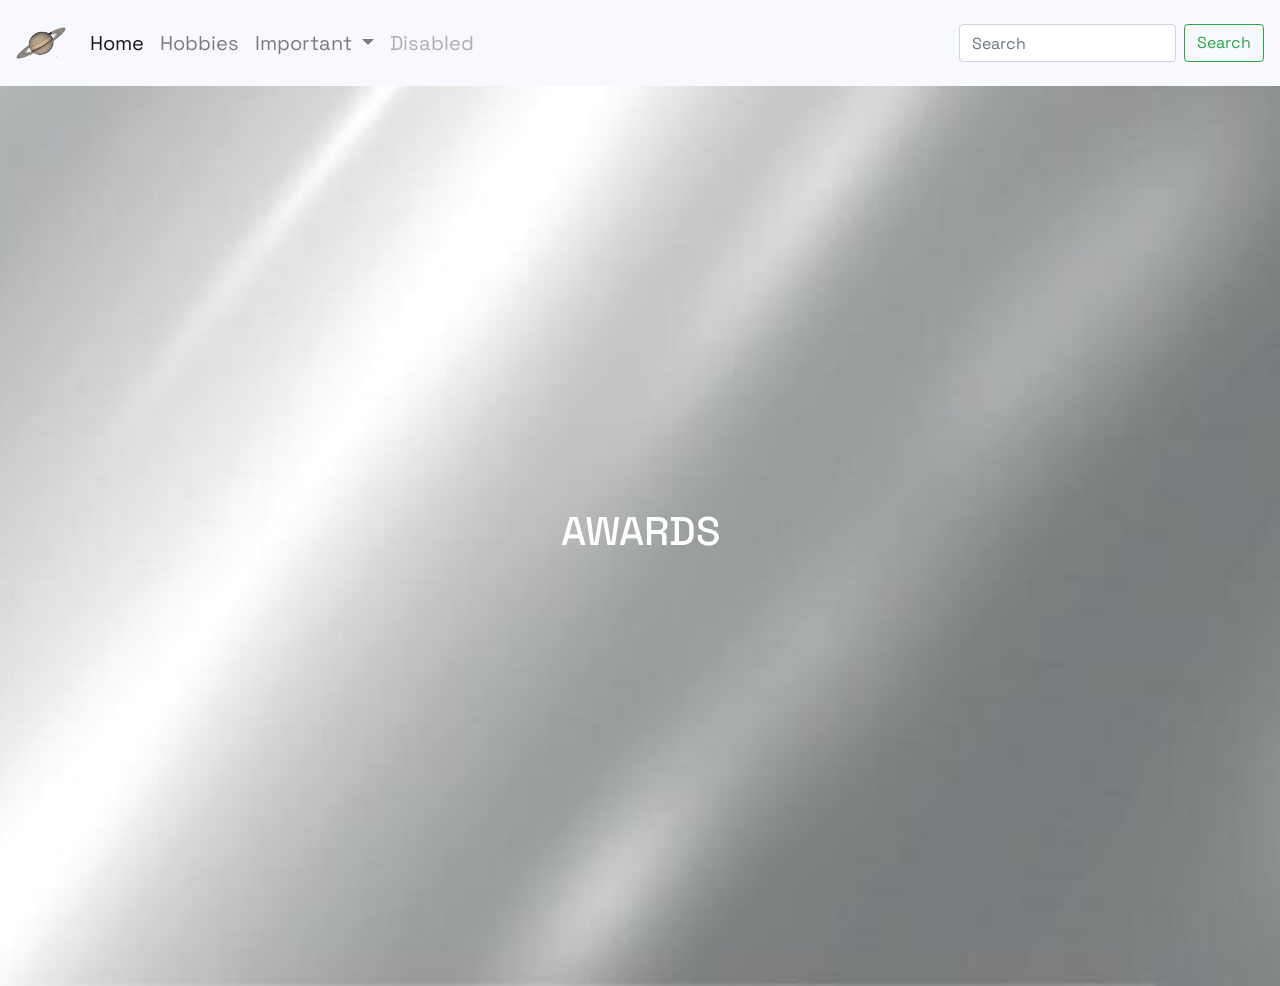
==== awards.html @ 4be0084a "e" ====
<html>

<head>
    <title>Portfolio</title>
    <link rel="stylesheet" href="https://cdn.jsdelivr.net/npm/bootstrap@4.6.2/dist/css/bootstrap.min.css">
    <link href="https://fonts.googleapis.com/css2?family=Space+Grotesk:wght@300..700&display=swap" rel="stylesheet">
    <link rel="stylesheet" href="style2.css">
</head>

<body>
        <nav class="navbar navbar-expand-lg navbar-light" id = "n1">
            <a class="navbar-brand" href="#"> <img src = "saturn.png"></a>
            <button class="navbar-toggler" type="button" data-toggle="collapse" data-target="#navbarSupportedContent"
                aria-controls="navbarSupportedContent" aria-expanded="false" aria-label="Toggle navigation">
                <span class="navbar-toggler-icon"></span>
            </button>

            <div class="collapse navbar-collapse" id="navbarSupportedContent">
                <ul class="navbar-nav mr-auto">
                    <li class="nav-item active">
                        <a class="nav-link" href="index.html">Home <span class="sr-only">(current)</span></a>
                    </li>
                    <li class="nav-item">
                        <a class="nav-link" href="#">Hobbies</a>
                    </li>
                    <li class="nav-item dropdown">
                        <a class="nav-link dropdown-toggle" href="#" role="button" data-toggle="dropdown"
                            aria-expanded="false">
                            Important
                        </a>
                        <div class="dropdown-menu">
                            <a class="dropdown-item" href="awards.html">Awards</a>
                            <a class="dropdown-item" href="#">Certifications</a>
                            <div class="dropdown-divider"></div>
                            <a class="dropdown-item" href="#">Something else here</a>
                        </div>
                    </li>
                    <li class="nav-item">
                        <a class="nav-link disabled">Disabled</a>
                    </li>
                </ul>
                <form class="form-inline my-2 my-lg-0">
                    <input class="form-control mr-sm-2" type="search" placeholder="Search" aria-label="Search">
                    <button class="btn btn-outline-success my-2 my-sm-0" type="submit">Search</button>
                </form>
            </div>
        </nav>

<div class="banner">
  <div class="awardhead">
    <h1>AWARDS</h1>
  </div>
</div>

    <script src="https://cdn.jsdelivr.net/npm/jquery@3.5.1/dist/jquery.slim.min.js"
        integrity="sha384-DfXdz2htPH0lsSSs5nCTpuj/zy4C+OGpamoFVy38MVBnE+IbbVYUew+OrCXaRkfj"
        crossorigin="anonymous"></script>
    <script src="https://cdn.jsdelivr.net/npm/popper.js@1.16.1/dist/umd/popper.min.js"
        integrity="sha384-9/reFTGAW83EW2RDu2S0VKaIzap3H66lZH81PoYlFhbGU+6BZp6G7niu735Sk7lN"
        crossorigin="anonymous"></script>
    <script src="https://cdn.jsdelivr.net/npm/bootstrap@4.6.2/dist/js/bootstrap.min.js"
        integrity="sha384-+sLIOodYLS7CIrQpBjl+C7nPvqq+FbNUBDunl/OZv93DB7Ln/533i8e/mZXLi/P+"
        crossorigin="anonymous"></script>
</body>

</html>
---- style2.css ----
body {
    font-family: "Space Grotesk", sans-serif;
}

#n1 {
    background: ghostwhite;
    padding-top: 20px;
    padding-bottom: 20px;
    font-size: 20px;
}





.jumbotron {
    background-color: rgb(223, 227, 250);
}

.navbar .nav-link:hover {
    color: #dbd7ff;
}

img {
    width: 50px;
}


.container {
    padding: 40px 20px;
    width: 400px;
    background: linear-gradient(to right, rgb(227, 228, 255), rgb(209, 211, 249), rgb(161, 166, 255));
    border-radius: 5px;
    margin-bottom: 20px;
    margin-left: 20px;
    height: 600px;
}


.awardhead {
  height: 100vh; 
  background-image: url('silver.jpg');
  background-size: cover;
  background-position: center;
  display: flex;
  justify-content: center; 
  align-items: center;     
  text-align: center;
  color: white;
}
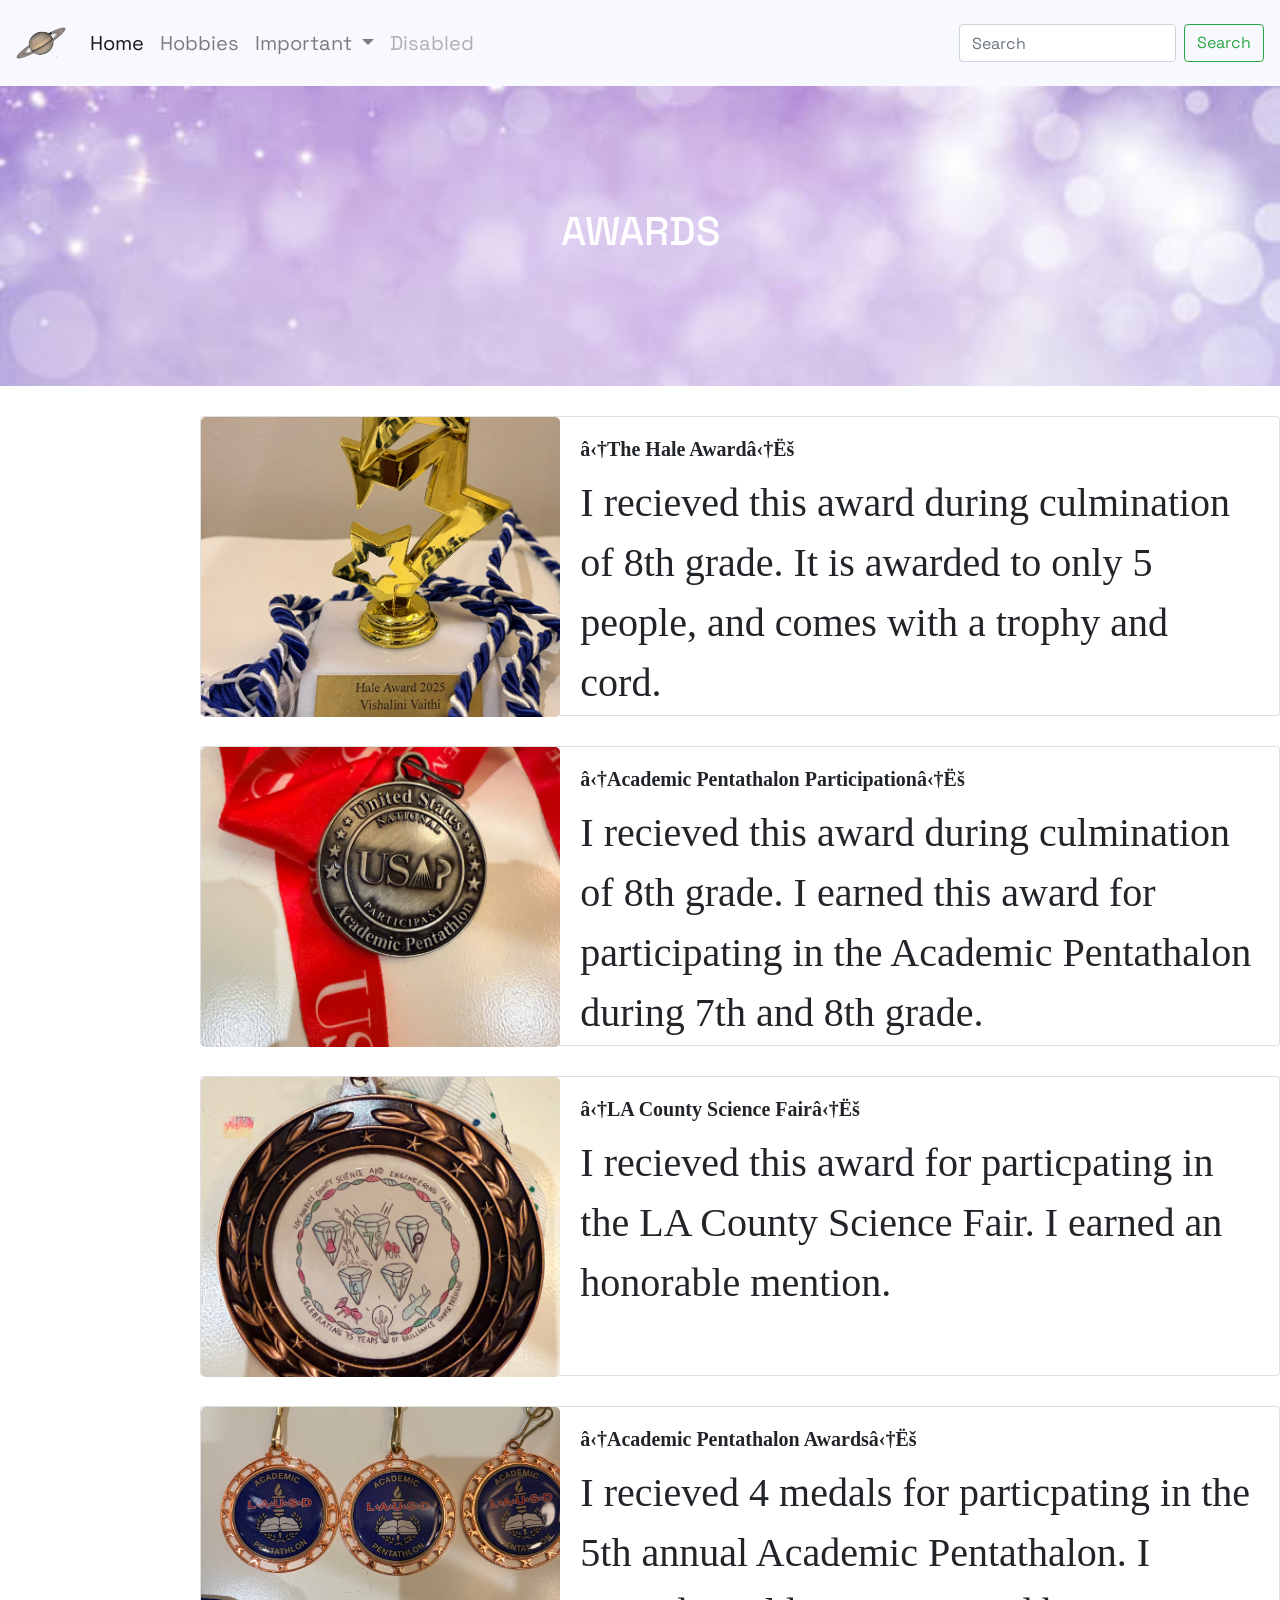
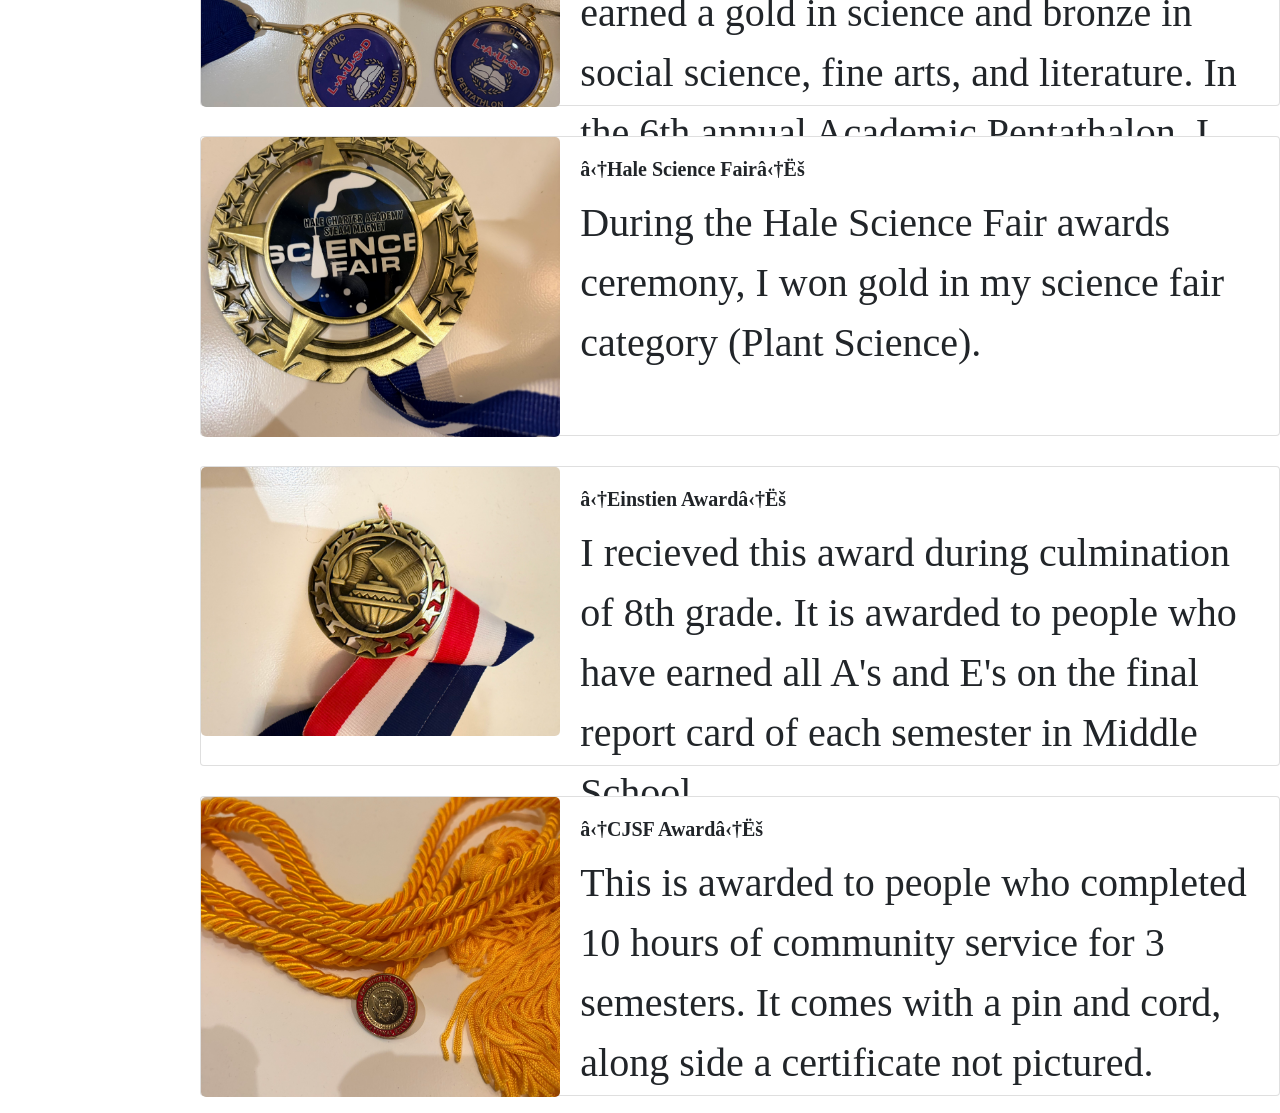
==== commit 8a12fbb3: "e" ====
--- a/awards.html
+++ b/awards.html
@@ -52,6 +52,119 @@
   </div>
 </div>
 
+<div class="card mb-3" style="max-width: 1500px;">
+      <div class="row no-gutters">
+    <div class="col-md-4">
+      <img src="images/hale.jpg" alt="card image">
+    </div>
+    <div class="col-md-8">
+      <div class="card-body">
+        <h5 class="card-title"><strong> ⋆The Hale Award⋆˚</strong></h5>
+        <p class="card-text">I recieved this award during culmination of 8th grade. It is awarded to only 5 people, and comes with a trophy and cord.</p>
+      </div>
+    </div>
+  </div>
+</div>
+
+
+<div class="card mb-3" style="max-width: 1500px;">
+      <div class="row no-gutters">
+    <div class="col-md-4">
+      <img src="images/aca.jpg" alt="card image">
+    </div>
+    <div class="col-md-8">
+      <div class="card-body">
+        <h5 class="card-title"><strong> ⋆Academic Pentathalon Participation⋆˚</strong></h5>
+        <p class="card-text">I recieved this award during culmination of 8th grade. I earned this award for participating in the Academic Pentathalon during 7th and 8th grade.</p>
+      </div>
+    </div>
+  </div>
+</div>
+
+<div class="card mb-3" style="max-width: 1500px;">
+      <div class="row no-gutters">
+    <div class="col-md-4">
+      <img src="images/county.jpg" alt="card image">
+    </div>
+    <div class="col-md-8">
+      <div class="card-body">
+        <h5 class="card-title"><strong> ⋆LA County Science Fair⋆˚</strong></h5>
+        <p class="card-text">I recieved this award for particpating in the LA County Science Fair. I earned an honorable mention.</p>
+      </div>
+    </div>
+  </div>
+</div>
+
+
+<div class="card mb-3" style="max-width: 1500px;">
+      <div class="row no-gutters">
+    <div class="col-md-4">
+      <img src="images/penta.jpg" alt="card image">
+    </div>
+    <div class="col-md-8">
+      <div class="card-body">
+        <h5 class="card-title"><strong> ⋆Academic Pentathalon Awards⋆˚</strong></h5>
+        <p class="card-text">I recieved 4 medals for particpating in the 5th annual Academic Pentathalon. I earned a gold in science and bronze in social science, fine arts, and literature. In the 6th annual Academic Pentathalon, I earned a gold medal in science as well.</p>
+      </div>
+    </div>
+  </div>
+</div>
+
+
+<div class="card mb-3" style="max-width: 1500px;">
+      <div class="row no-gutters">
+    <div class="col-md-4">
+      <img src="images/science.jpg" alt="card image">
+    </div>
+    <div class="col-md-8">
+      <div class="card-body">
+        <h5 class="card-title"><strong> ⋆Hale Science Fair⋆˚</strong></h5>
+        <p class="card-text">During the Hale Science Fair awards ceremony, I won gold in my science fair category (Plant Science).</p>
+      </div>
+    </div>
+  </div>
+</div>
+
+
+<div class="card mb-3" style="max-width: 1500px;">
+      <div class="row no-gutters"  style="height: 100%;">
+    <div class="col-md-4">
+      <img src="images/smart.jpg" alt="card image">
+    </div>
+    <div class="col-md-8">
+      <div class="card-body">
+        <h5 class="card-title"><strong> ⋆Einstien Award⋆˚</strong></h5>
+        <p class="card-text">I recieved this award during culmination of 8th grade. It is awarded to people who have earned all A's and E's on the final report card of each semester in Middle School</p>
+      </div>
+    </div>
+  </div>
+</div>
+
+
+<div class="card mb-3" style="max-width: 1500px;">
+      <div class="row no-gutters">
+    <div class="col-md-4">
+      <img src="images/work.jpg" alt="card image">
+    </div>
+    <div class="col-md-8">
+      <div class="card-body">
+        <h5 class="card-title"><strong> ⋆CJSF Award⋆˚</strong></h5>
+        <p class="card-text">This is awarded to people who completed 10 hours of community service for 3 semesters. It comes with a pin and cord, along side a certificate not pictured.</p>
+      </div>
+    </div>
+  </div>
+</div>
+
+
+
+
+
+
+
+
+
+
+
     <script src="https://cdn.jsdelivr.net/npm/jquery@3.5.1/dist/jquery.slim.min.js"
         integrity="sha384-DfXdz2htPH0lsSSs5nCTpuj/zy4C+OGpamoFVy38MVBnE+IbbVYUew+OrCXaRkfj"
         crossorigin="anonymous"></script>
--- a/style2.css
+++ b/style2.css
@@ -39,7 +39,7 @@
 
 .awardhead {
   height: 100vh; 
-  background-image: url('silver.jpg');
+  background-image: url('purplesilver.jpg');
   background-size: cover;
   background-position: center;
   display: flex;
@@ -47,4 +47,41 @@
   align-items: center;     
   text-align: center;
   color: white;
+  height: 300px;
 }
+
+.card .col-md-4 {
+  height: 100%;      
+}
+
+.card img {
+width: 100%;
+height: auto;
+max-height: 300px; 
+object-fit: cover;    
+border-radius: 5px;   }
+
+.card-text {
+    font-size: 40px;
+    font-family:Georgia, 'Times New Roman', Times, serif
+}
+
+.card {
+  margin-top: 30px;
+  margin-left: 200px;
+  font-family: Georgia, 'Times New Roman', Times, serif;
+  height: 300px;
+  transition: all 0.3s ease;
+}
+
+
+
+
+
+
+
+.card:hover {
+  transform: translateY(-8px) translateX(-5px); 
+  background-color: rgb(224, 226, 255) !important; 
+  box-shadow: 0 10px 20px rgba(206, 132, 255, 0.76); 
+}
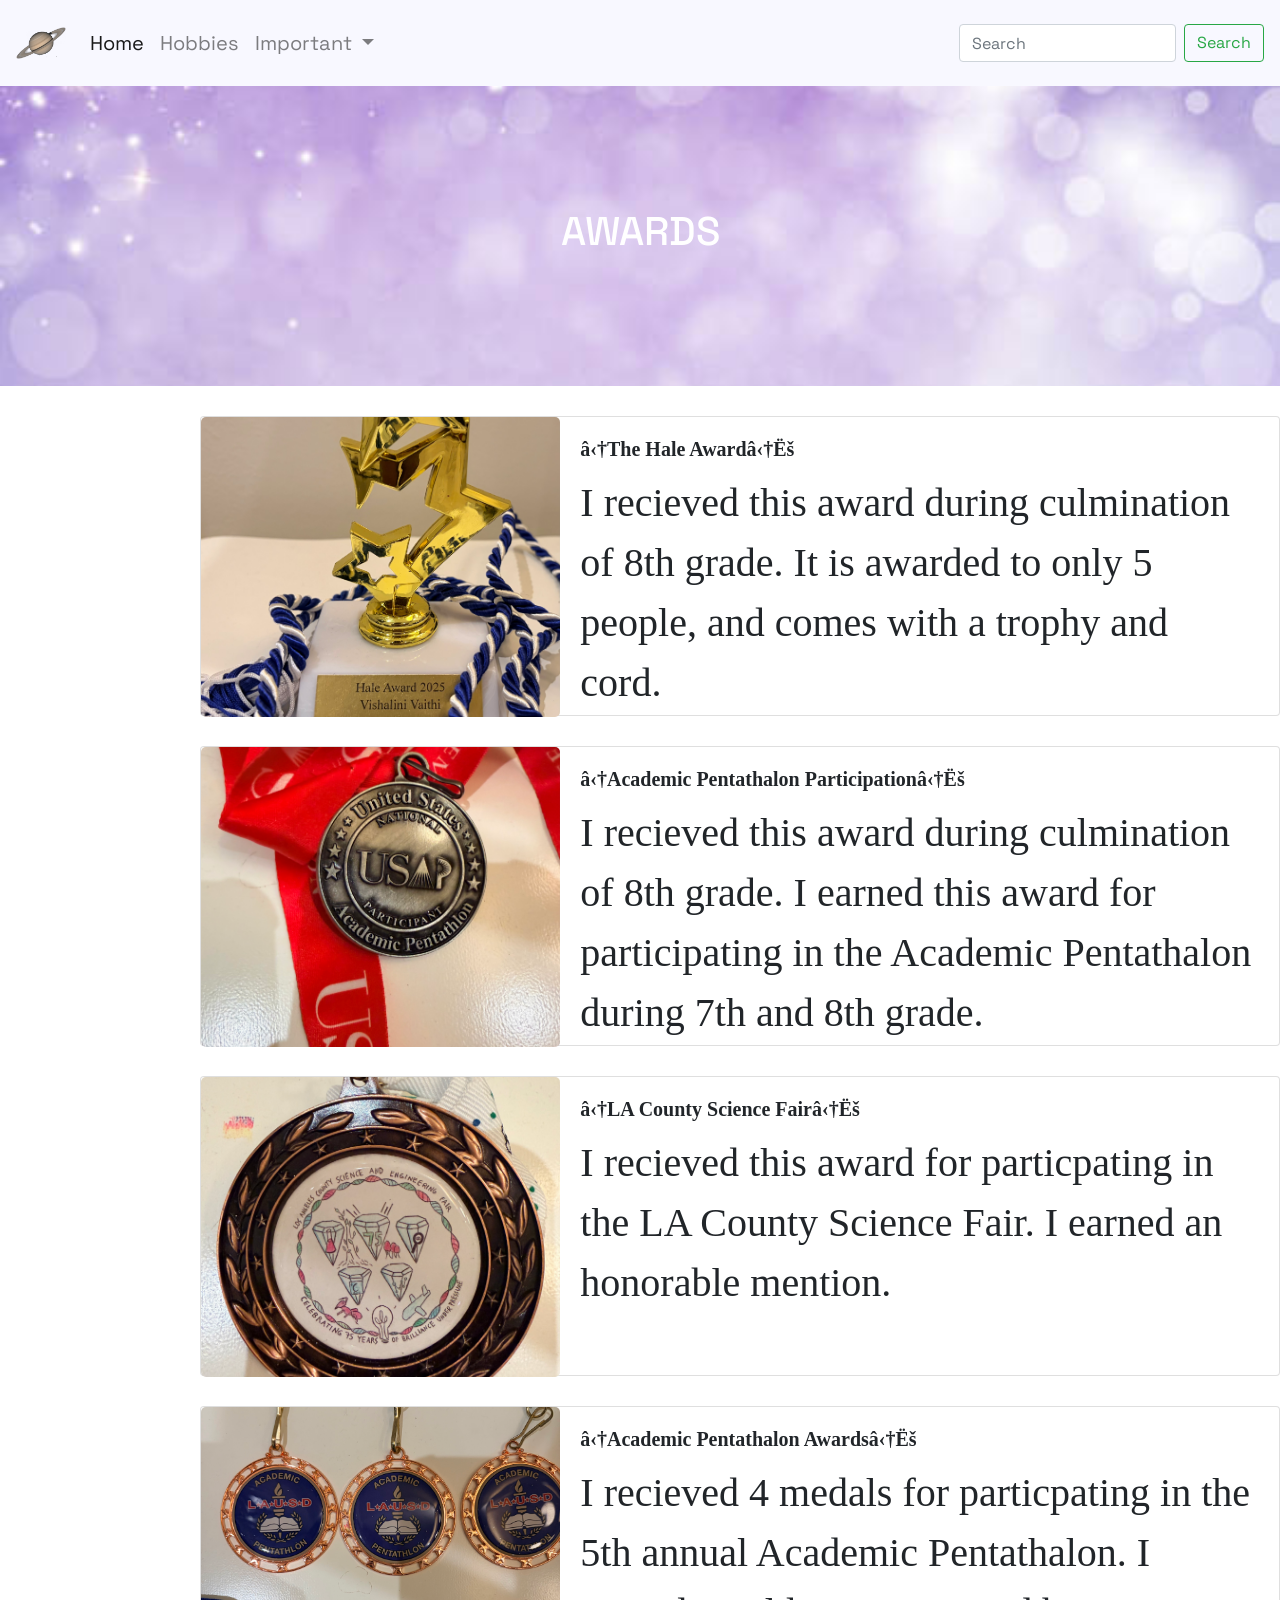
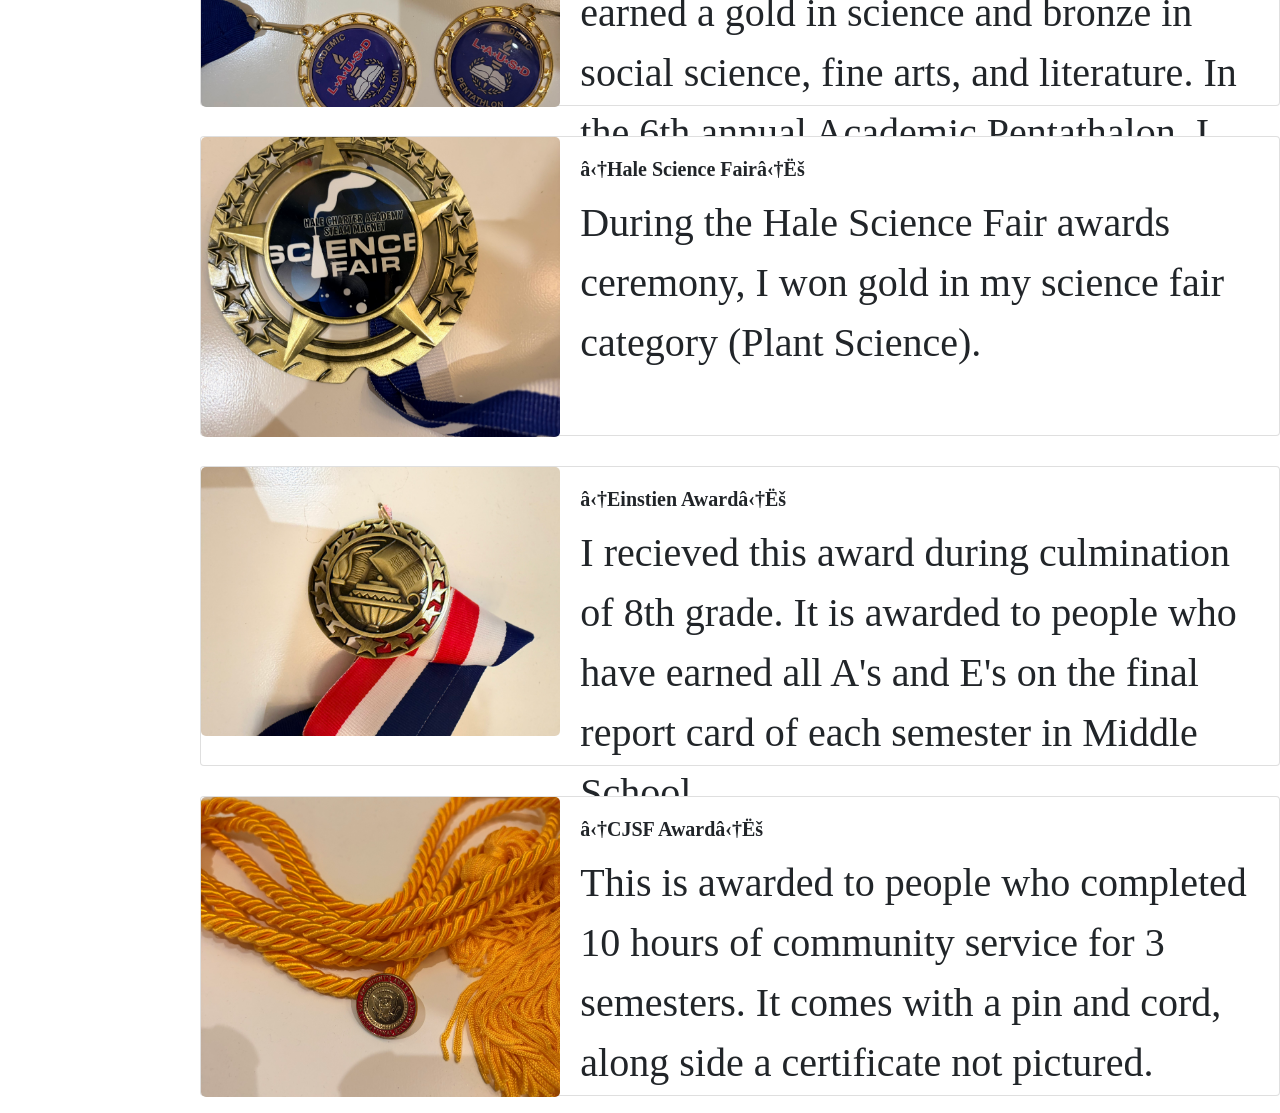
==== commit 615fd0ec: "e" ====
--- a/awards.html
+++ b/awards.html
@@ -30,13 +30,10 @@
                         </a>
                         <div class="dropdown-menu">
                             <a class="dropdown-item" href="awards.html">Awards</a>
-                            <a class="dropdown-item" href="#">Certifications</a>
+                            <a class="dropdown-item" href="certifications.html">Certifications</a>
                             <div class="dropdown-divider"></div>
-                            <a class="dropdown-item" href="#">Something else here</a>
+                            <a class="dropdown-item" href="resume.html">Resume</a>
                         </div>
-                    </li>
-                    <li class="nav-item">
-                        <a class="nav-link disabled">Disabled</a>
                     </li>
                 </ul>
                 <form class="form-inline my-2 my-lg-0">
@@ -47,7 +44,7 @@
         </nav>
 
 <div class="banner">
-  <div class="awardhead">
+  <div class="bannertext">
     <h1>AWARDS</h1>
   </div>
 </div>
--- a/style2.css
+++ b/style2.css
@@ -37,7 +37,7 @@
 }
 
 
-.awardhead {
+.bannertext {
   height: 100vh; 
   background-image: url('purplesilver.jpg');
   background-size: cover;
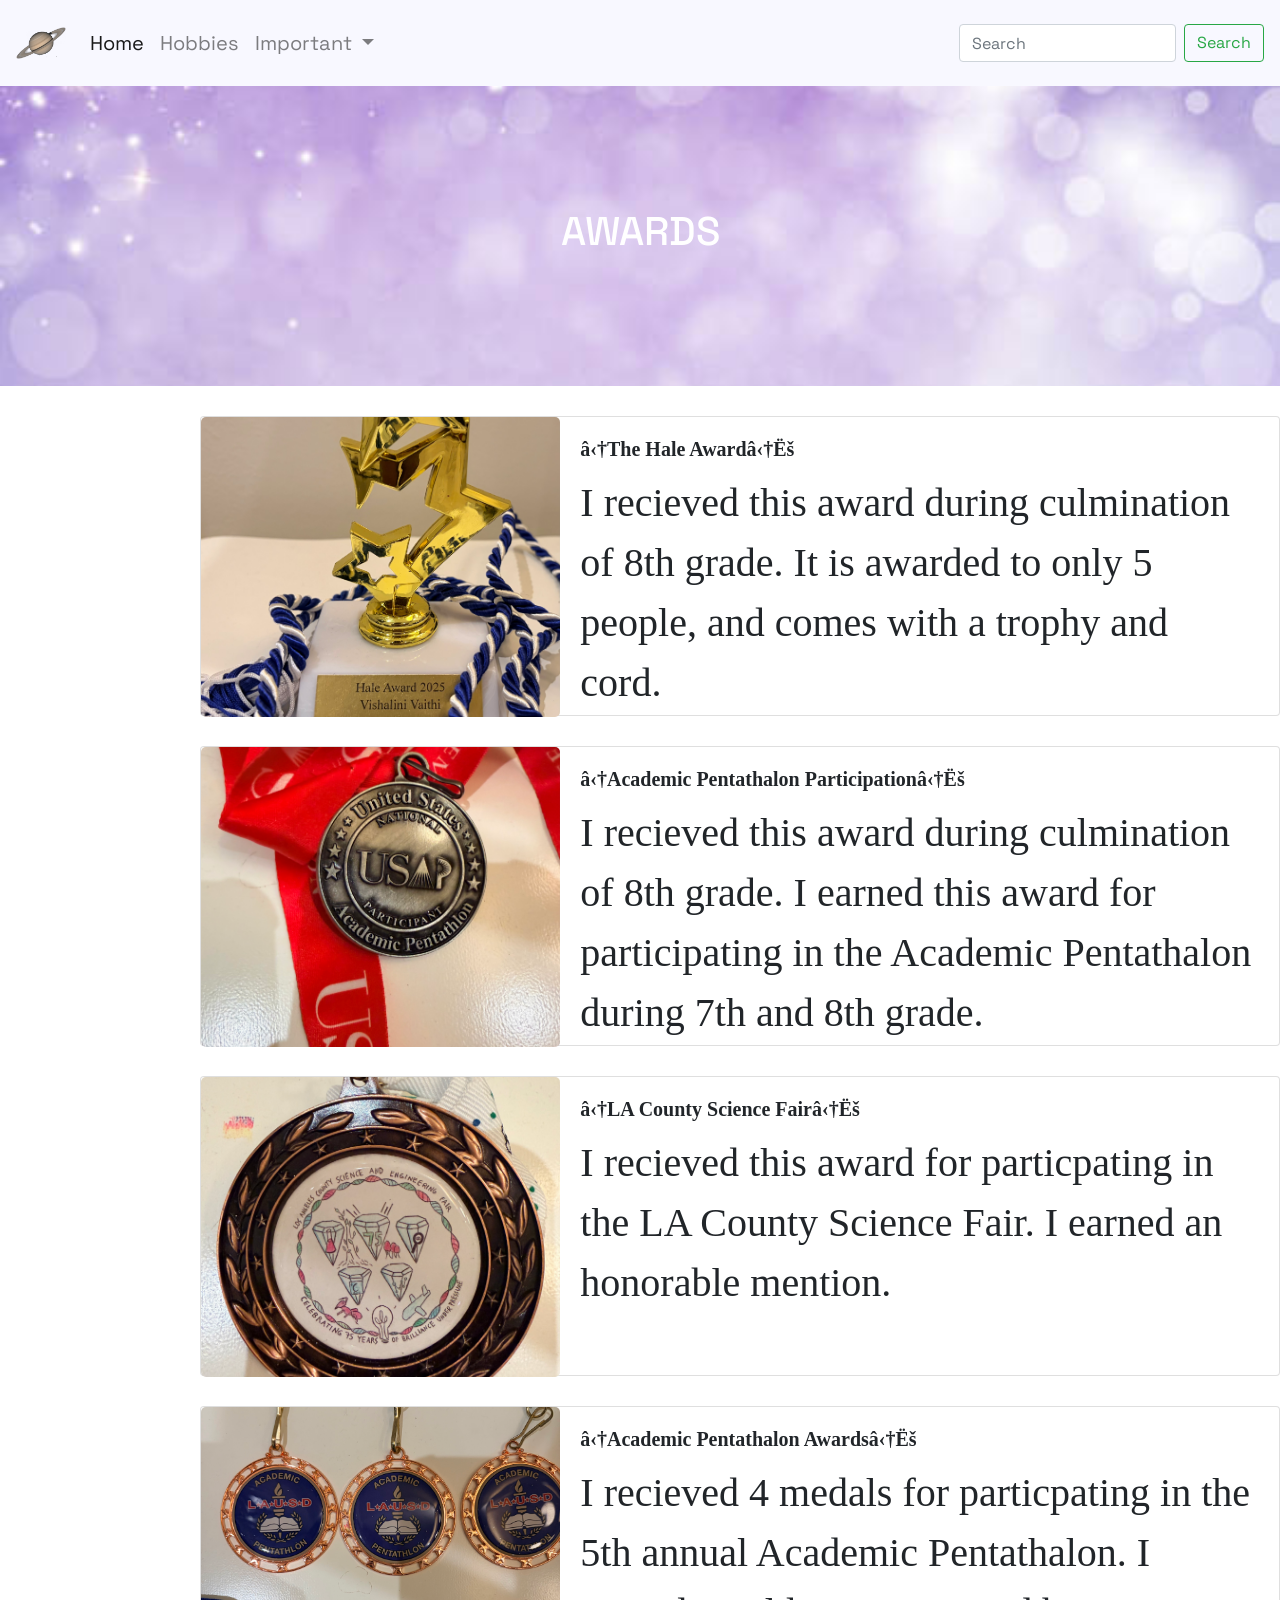
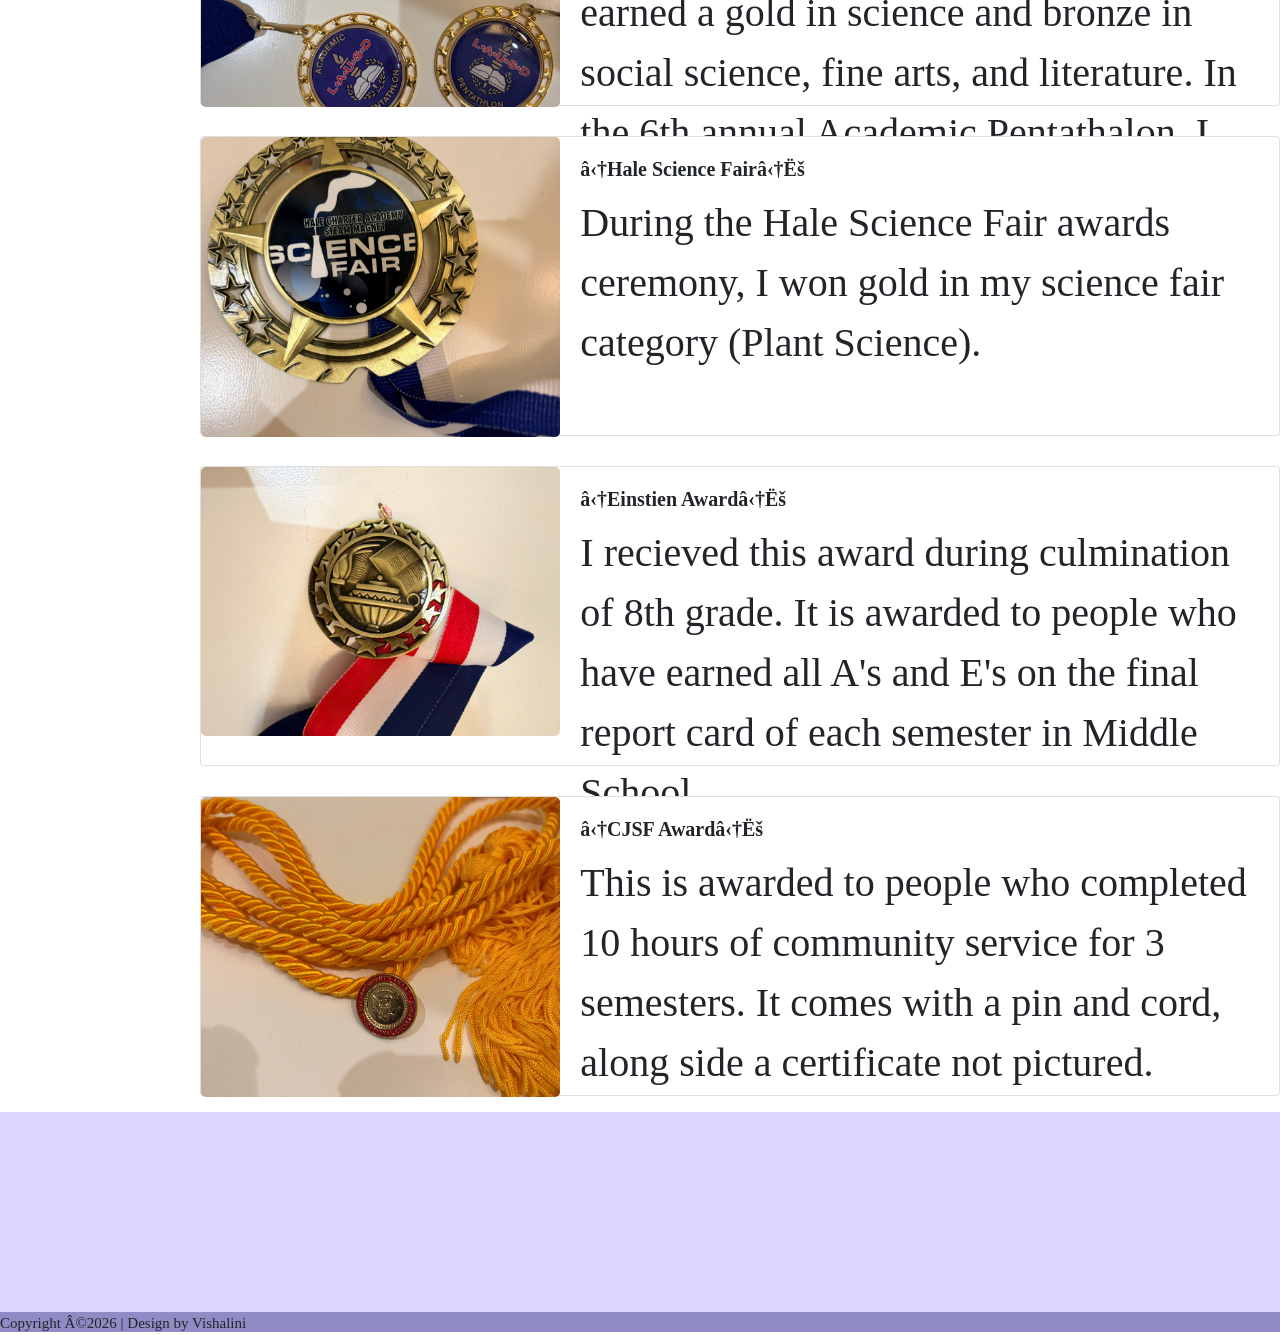
==== commit b3c8d97e: "asdfasdfasd" ====
--- a/awards.html
+++ b/awards.html
@@ -156,7 +156,14 @@
 
 
 
+<footer>
+  <p> </p>
+</footer>
 
+
+<div class="copyright">
+    <p> Copyright ©2026 | Design by Vishalini</p>
+</div>
 
 
 
--- a/style2.css
+++ b/style2.css
@@ -78,10 +78,22 @@
 
 
 
+footer {
+    background-color:#dbd7ff;
+    height: 200px;
+
+}
 
 
 .card:hover {
   transform: translateY(-8px) translateX(-5px); 
   background-color: rgb(224, 226, 255) !important; 
   box-shadow: 0 10px 20px rgba(206, 132, 255, 0.76); 
+}
+
+.copyright {
+    font-family: Georgia, 'Times New Roman', Times, serif;
+    height: 20px;
+    background-color:#918bc5 ;
+    font-size: 15px;;
 }
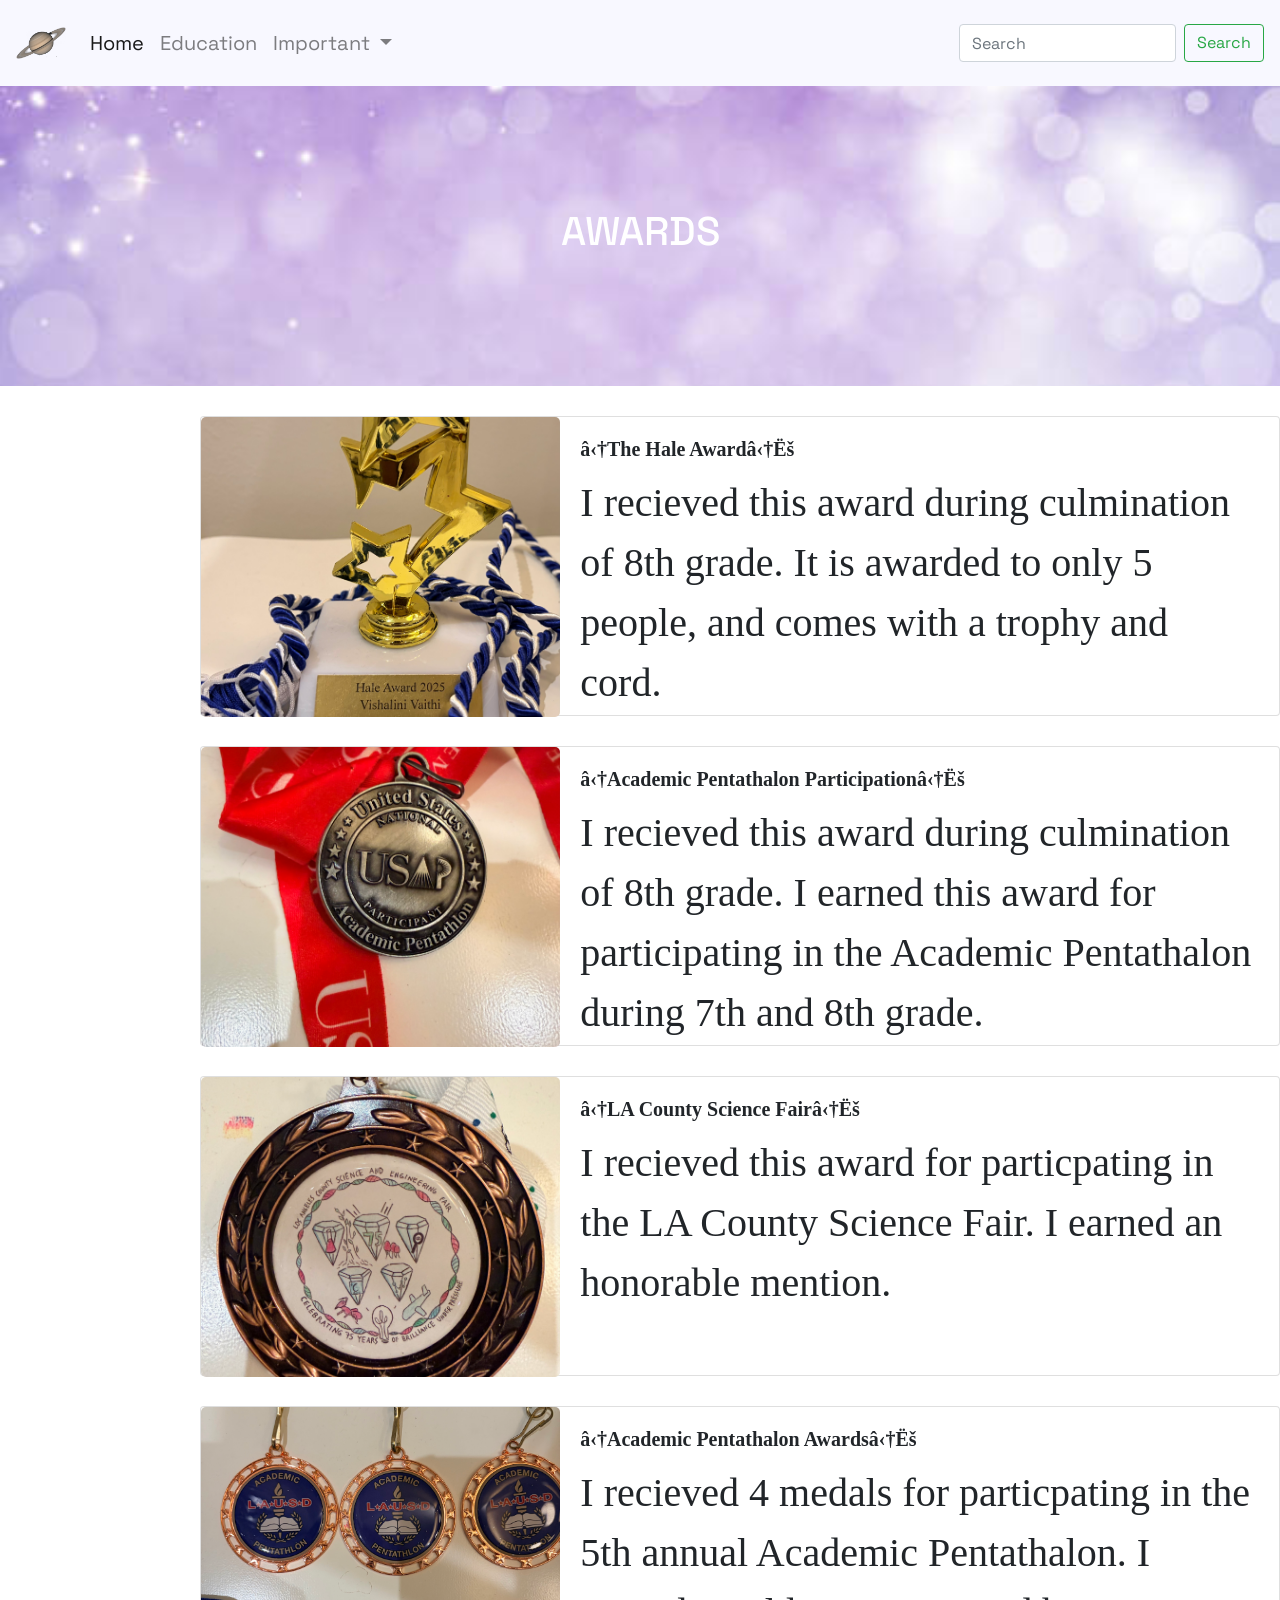
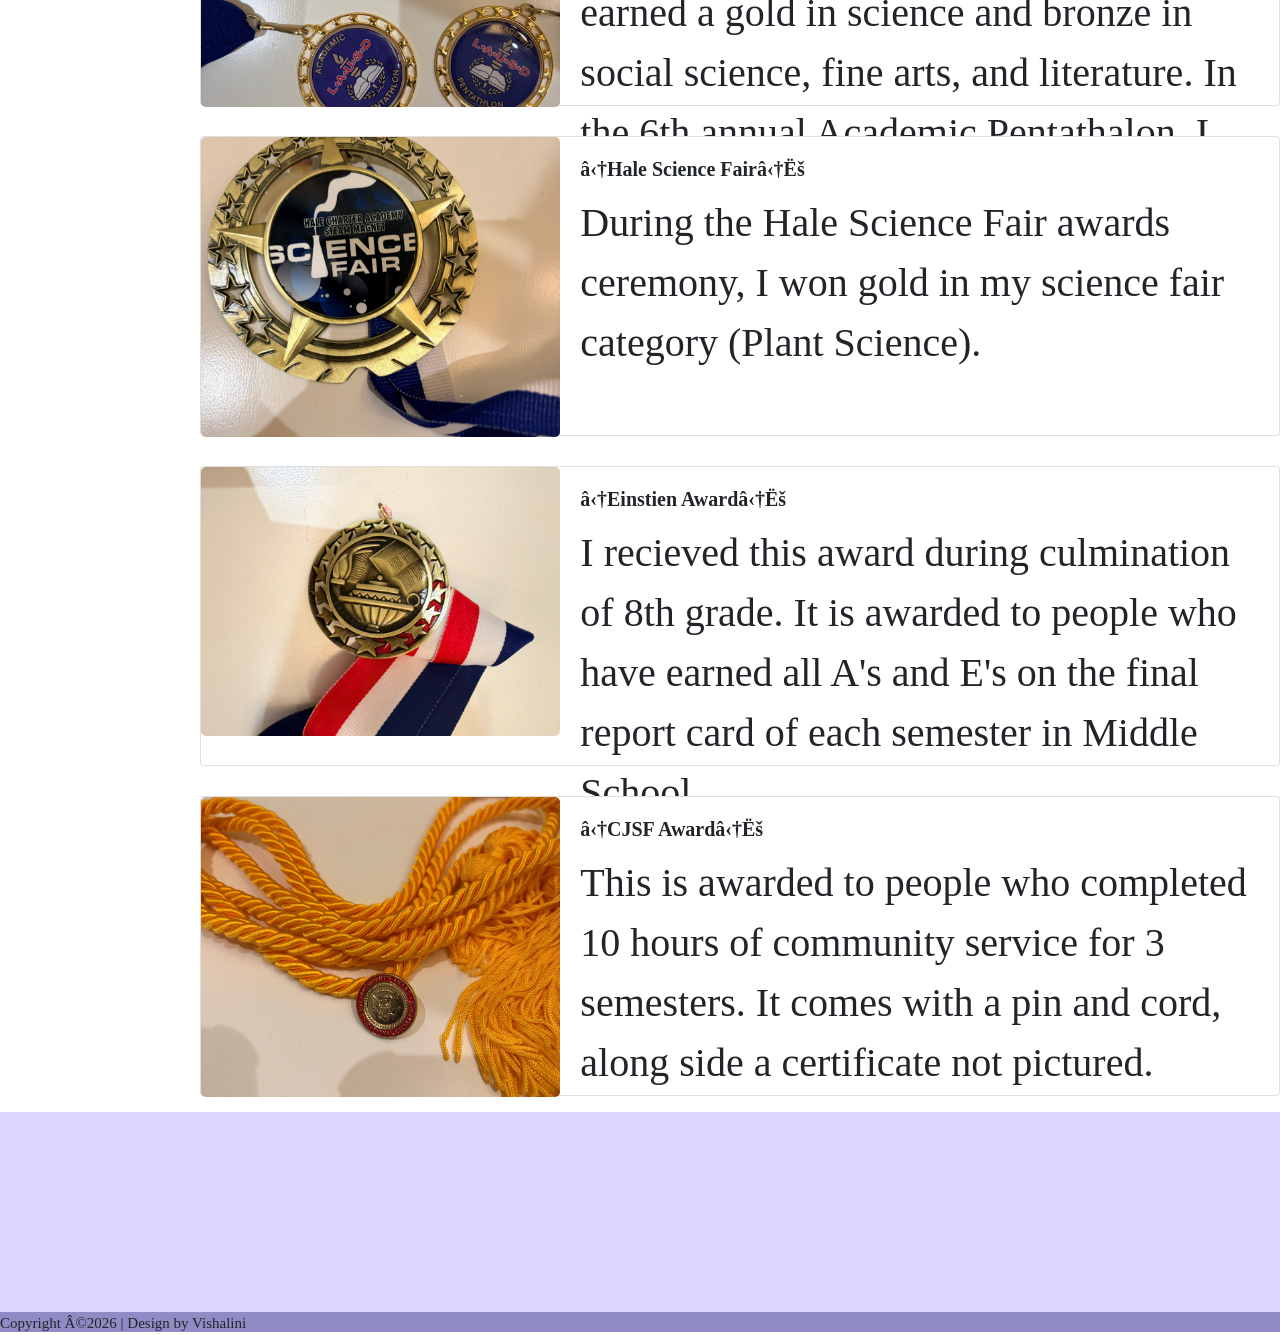
==== commit 85f43f6b: "e" ====
--- a/awards.html
+++ b/awards.html
@@ -9,7 +9,7 @@
 
 <body>
         <nav class="navbar navbar-expand-lg navbar-light" id = "n1">
-            <a class="navbar-brand" href="#"> <img src = "saturn.png"></a>
+            <a class="navbar-brand" href="https://github.com/S4turn404"> <img src = "saturn.png"></a>
             <button class="navbar-toggler" type="button" data-toggle="collapse" data-target="#navbarSupportedContent"
                 aria-controls="navbarSupportedContent" aria-expanded="false" aria-label="Toggle navigation">
                 <span class="navbar-toggler-icon"></span>
@@ -21,7 +21,7 @@
                         <a class="nav-link" href="index.html">Home <span class="sr-only">(current)</span></a>
                     </li>
                     <li class="nav-item">
-                        <a class="nav-link" href="#">Hobbies</a>
+                        <a class="nav-link" href="education.html">Education</a>
                     </li>
                     <li class="nav-item dropdown">
                         <a class="nav-link dropdown-toggle" href="#" role="button" data-toggle="dropdown"
